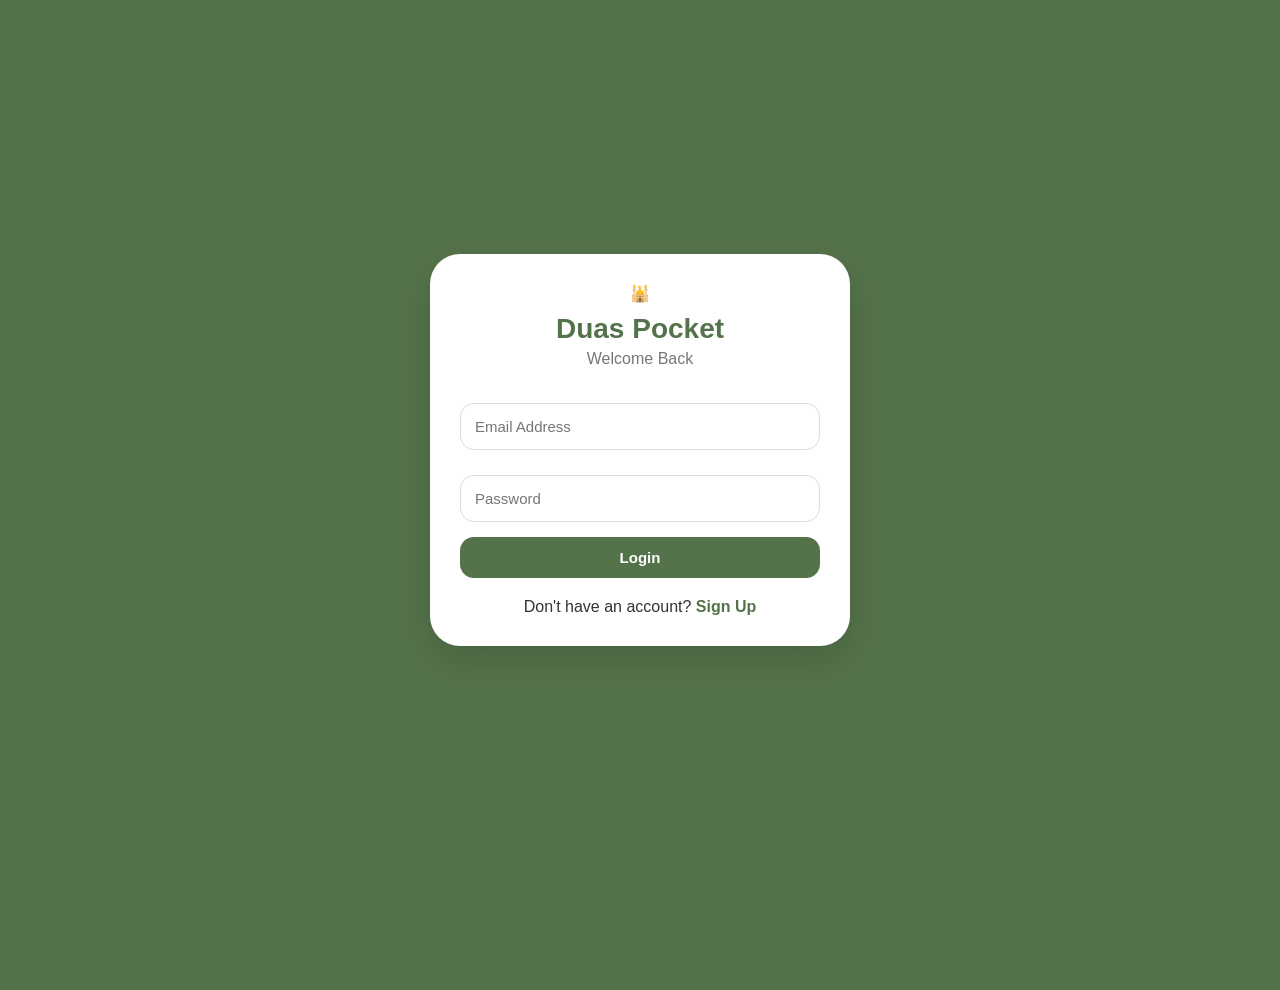
==== favorites.html @ 659138f0 "Add files via upload" ====
<!DOCTYPE html>
<html>

<head>

<title>Favorites</title>

<link
rel="stylesheet"
href="css/style.css">

</head>

<body>

<script src="js/protect.js"></script>

<div class="container">

<h1 style="color:white;">
❤️ Favorite Duas
</h1>

<div id="favoritesList">

</div>

</div>

<script src="js/favorites.js"></script>

</body>

</html>
---- css/style.css ----
/* =========================
   GLOBAL
========================= */

*{
margin:0;
padding:0;
box-sizing:border-box;
font-family:'Segoe UI',sans-serif;
}

html{
scroll-behavior:smooth;
}

body{
background:#55734B;
min-height:100vh;
padding-bottom:90px;
color:#333;
}

/* =========================
   CONTAINER
========================= */

.container{
width:95%;
max-width:1200px;
margin:auto;
padding:20px 0;
}

/* =========================
   NAVBAR
========================= */

.navbar{
background:#4A6441;
color:white;
display:flex;
justify-content:space-between;
align-items:center;
padding:15px 20px;
position:sticky;
top:0;
z-index:999;
box-shadow:0 5px 15px rgba(0,0,0,.1);
}

.logo{
font-size:24px;
font-weight:700;
}

.desktop-nav{
display:flex;
align-items:center;
gap:20px;
}

.desktop-nav a{
text-decoration:none;
color:white;
font-weight:500;
transition:.3s;
}

.desktop-nav a:hover{
opacity:.8;
}

.desktop-nav button{
background:none;
border:none;
cursor:pointer;
font-size:18px;
color:white;
}

/* =========================
   MOBILE MENU
========================= */

.hamburger{
display:none;
font-size:28px;
cursor:pointer;
}

.mobile-menu{
display:none;
background:white;
padding:15px;
border-radius:0 0 20px 20px;
box-shadow:0 10px 20px rgba(0,0,0,.1);
}

.mobile-menu a{
display:block;
padding:12px;
text-decoration:none;
color:#333;
border-bottom:1px solid #eee;
}

/* =========================
   CARDS
========================= */

.card{
background:white;
padding:20px;
border-radius:24px;
box-shadow:0 10px 25px rgba(0,0,0,.08);
margin-bottom:20px;
}

.card h2{
margin-bottom:15px;
}

.card h3{
margin-bottom:10px;
}

/* =========================
   WIDGET CARD
========================= */

.widget-card{
background:rgba(255,255,255,.85);
backdrop-filter:blur(12px);
border-radius:24px;
padding:20px;
border:2px solid rgba(255,255,255,.2);
margin-bottom:20px;
box-shadow:0 10px 25px rgba(0,0,0,.08);
}

/* =========================
   GRID
========================= */

.grid{
display:grid;
grid-template-columns:
repeat(auto-fit,minmax(250px,1fr));
gap:20px;
}

/* =========================
   CATEGORY CARDS
========================= */

.category-card{
cursor:pointer;
transition:.3s;
}

.category-card:hover{
transform:translateY(-5px);
}

.category-icon{
font-size:52px;
margin-bottom:15px;
}

/* =========================
   BUTTONS
========================= */

.btn{
background:#55734B;
color:white;
border:none;
padding:12px 18px;
border-radius:14px;
cursor:pointer;
transition:.3s;
font-size:15px;
font-weight:600;
}

.btn:hover{
opacity:.9;
transform:translateY(-2px);
}

.full-btn{
width:100%;
}

/* =========================
   INPUTS
========================= */

.input{
width:100%;
padding:14px;
border-radius:14px;
border:1px solid #ddd;
margin-top:10px;
margin-bottom:15px;
font-size:15px;
outline:none;
}

.input:focus{
border-color:#55734B;
}

textarea.input{
min-height:120px;
resize:vertical;
}

/* =========================
   AUTH
========================= */

.auth-container{
display:flex;
justify-content:center;
align-items:center;
min-height:100vh;
padding:20px;
}

.auth-card{
background:white;
width:100%;
max-width:420px;
padding:30px;
border-radius:30px;
box-shadow:0 15px 40px rgba(0,0,0,.15);
}

.auth-logo{
text-align:center;
margin-bottom:25px;
}

.auth-logo h1{
margin-top:10px;
font-size:28px;
color:#55734B;
}

.auth-logo p{
margin-top:5px;
color:#777;
}

.auth-footer{
margin-top:20px;
text-align:center;
}

.auth-footer a{
color:#55734B;
font-weight:bold;
text-decoration:none;
}

/* =========================
   DUA LIST
========================= */

.dua-item{
transition:.3s;
}

.dua-item:hover{
transform:translateY(-4px);
}

/* =========================
   ACTION BUTTONS
========================= */

.actions{
display:flex;
gap:10px;
flex-wrap:wrap;
margin-top:15px;
}

/* =========================
   FAVORITE ICON
========================= */

.favorite{
cursor:pointer;
font-size:24px;
}

/* =========================
   ARABIC TEXT
========================= */

#arabicText{
font-size:34px;
line-height:2;
text-align:right;
direction:rtl;
font-family:'Traditional Arabic', serif;
}

/* =========================
   FAVORITES PAGE
========================= */

.favorite-card{
border-left:5px solid #55734B;
}

/* =========================
   DASHBOARD STATS
========================= */

.stat-card{
text-align:center;
}

.stat-card h1{
font-size:42px;
color:#55734B;
}

/* =========================
   ADMIN TABLE AREA
========================= */

.admin-actions{
display:flex;
gap:10px;
margin-top:10px;
}

/* =========================
   INSTALL BUTTON
========================= */

#installBtn{
margin-top:15px;
}

/* =========================
   BOTTOM NAVIGATION
========================= */

.bottom-nav{
position:fixed;
bottom:0;
left:0;
right:0;
background:white;
display:flex;
justify-content:space-around;
align-items:center;
padding:15px;
box-shadow:0 -5px 20px rgba(0,0,0,.1);
z-index:999;
}

.bottom-nav a{
text-decoration:none;
font-size:24px;
}

/* =========================
   DARK MODE
========================= */

.dark{
background:#1E1E1E;
color:white;
}

.dark .card{
background:#2D2D2D;
color:white;
}

.dark .widget-card{
background:#333;
color:white;
}

.dark .input{
background:#444;
color:white;
border-color:#555;
}

.dark .navbar{
background:#1A1A1A;
}

.dark .mobile-menu{
background:#2D2D2D;
}

.dark .mobile-menu a{
color:white;
}

.dark .bottom-nav{
background:#2D2D2D;
}

.dark .auth-card{
background:#2D2D2D;
color:white;
}

/* =========================
   SCROLLBAR
========================= */

::-webkit-scrollbar{
width:8px;
}

::-webkit-scrollbar-track{
background:#eee;
}

::-webkit-scrollbar-thumb{
background:#55734B;
border-radius:10px;
}

/* =========================
   RESPONSIVE
========================= */

@media(max-width:768px){

.desktop-nav{
display:none;
}

.hamburger{
display:block;
}

.grid{
grid-template-columns:1fr;
}

.actions{
flex-direction:column;
}

.btn{
width:100%;
}

#arabicText{
font-size:28px;
}

.logo{
font-size:20px;
}

}

@media(max-width:480px){

.container{
width:92%;
}

.card,
.widget-card{
padding:16px;
border-radius:20px;
}

.auth-card{
padding:25px;
}

}
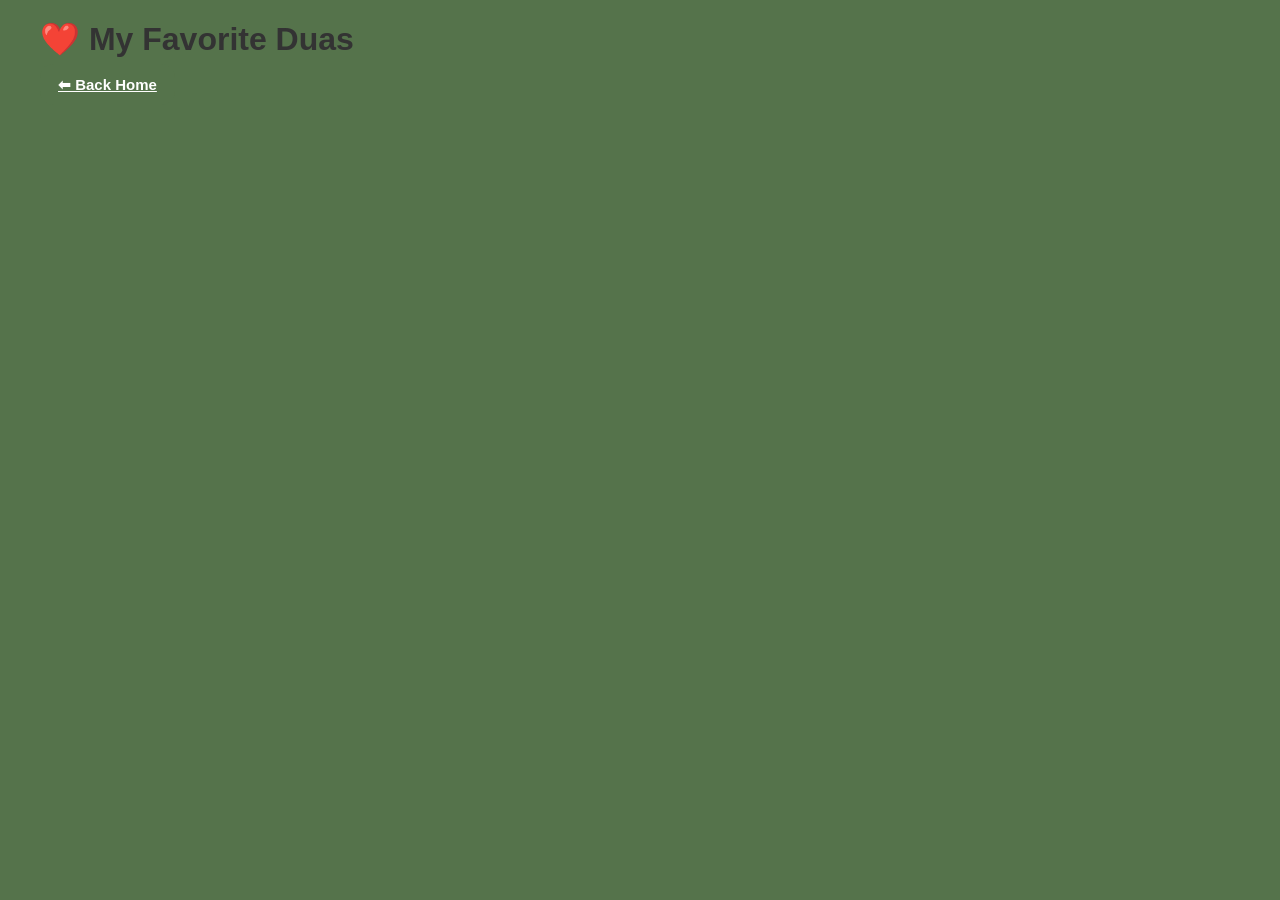
==== commit b6390f1c: "Revise favorites.html structure and content" ====
--- a/favorites.html
+++ b/favorites.html
@@ -1,34 +1,30 @@
 <!DOCTYPE html>
 <html>
+<head>
+<meta charset="UTF-8">
+<meta name="viewport" content="width=device-width, initial-scale=1">
 
-<head>
+<title>My Favorites</title>
 
-<title>Favorites</title>
-
-<link
-rel="stylesheet"
-href="css/style.css">
-
+<link rel="stylesheet" href="css/style.css">
 </head>
 
 <body>
 
-<script src="js/protect.js"></script>
-
 <div class="container">
 
-<h1 style="color:white;">
-❤️ Favorite Duas
-</h1>
+<h1>❤️ My Favorite Duas</h1>
 
-<div id="favoritesList">
+<div id="favoritesList"></div>
+
+<br>
+
+<a href="index.html" class="btn">⬅ Back Home</a>
 
 </div>
 
-</div>
-
+<script src="js/data.js"></script>
 <script src="js/favorites.js"></script>
 
 </body>
-
-</html>+</html>
